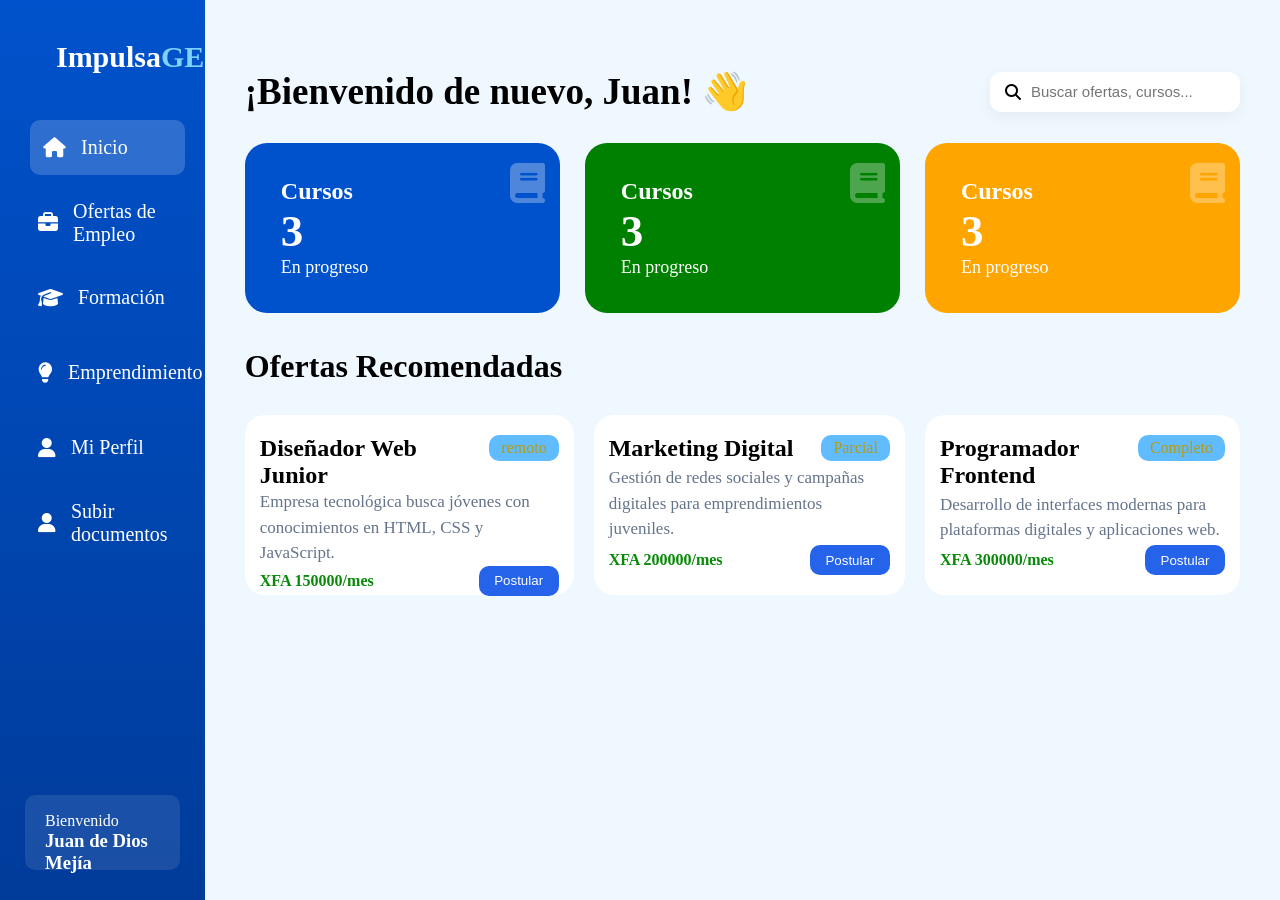
==== pages/dashboard.html @ 5b9d5c6d "subiendo mi proyecto a github" ====
<!DOCTYPE html>
<html lang="en">
<head>
    <meta charset="UTF-8">
    <meta name="viewport" content="width=device-width, initial-scale=1.0">
    <title>ImpulsaGE - Plataforma de Empleo Juvenil</title>
    <link rel="stylesheet" href="../css/dasboar.css">
    <link rel="stylesheet" href="https://cdnjs.cloudflare.com/ajax/libs/font-awesome/6.5.1/css/all.min.css">
</head>
<body>
    <div class="desplegar">AB</div>
    <aside class="sidebar">
        <div class="logo">
            Impulsa<span>GE</span>
        </div>

        <ul class="menus">

            <li class="activo">
                <a href="#" >
                    <i class="fa-solid fa-house"></i>
                    <span>Inicio</span>
                </a>
            </li>

            <li title="Ofertas de Empleo">
                <a href="./OfertasEmpleo.html">
                    <i class="fa-solid fa-briefcase"></i>
                    <span>Ofertas de Empleo</span>
                </a>
            </li>

            <li title="Formaciones">
                <a href="./formacion.html">
                    <i class="fa-solid fa-graduation-cap"></i>
                    <span>Formación</span>
                </a>
            </li>

            <li title="Emprendimiento">
                <a href="./emprendimiento.html">
                    <i class="fa-solid fa-lightbulb"></i>
                    <span>Emprendimiento</span>
                </a>
            </li>

            <li title="Mi perfil">
                <a href="./perfil.html">
                    <i class="fa-solid fa-user"></i>
                    <span>Mi Perfil</span>
                </a>
            </li>
            <li>
                <a href="./subirDocumentos.html">
                    <i class="fa-solid fa-user"></i>
                    <span>Subir documentos</span>
                </a>
            </li>

        </ul>

        <div class="usuario">
            <p>Bienvenido</p>
            <h3>Juan de Dios Mejía</h3>
        </div>

    </aside>
    <main>
        <div class="bara-superior">
            <h1>¡Bienvenido de nuevo,<span> Juan! 👋</span> </h1>
            <div class="buscador">
                <i class="fa-solid fa-magnifying-glass"></i>
                <input type="text" placeholder="Buscar ofertas, cursos...">
            </div>
        </div>
        <section class="cartas">
            <div class="carta carta-azul">
                <i class="fa-solid fa-book"></i>
                <h2>Cursos</h2>
                <div class="number">3</div>
                <p>En progreso</p>
            </div>
            <div class="carta carta-verde">
                <i class="fa-solid fa-book"></i>
                <h2>Cursos</h2>
                <div class="number">3</div>
                <p>En progreso</p>
            </div>
            <div class="carta carta-naranja">
                <i class="fa-solid fa-book"></i>
                <h2>Cursos</h2>
                <div class="number">3</div>
                <p>En progreso</p>
            </div>
        </section>

        <h1 class="titulo-ofertas">Ofertas Recomendadas</h1>
        
        <section class="empleos">
            <div class="empleo">
                <div class="titulo">
                    <h2>Diseñador Web Junior</h2>
                    <span class="tipo-trabajo">remoto</span>
                </div>
                <p>Empresa tecnológica busca jóvenes con
                   conocimientos en HTML, CSS y JavaScript.
                </p>
                <div class="postulacion">
                    <span class="remuneracion">XFA 150000/mes</span>
                    <button>Postular</button>
                </div>
            </div>

            <div class="empleo">
                <div class="titulo">
                    <h2>Marketing Digital</h2>
                    <span class="tipo-trabajo">Parcial</span>
                </div>
                <p>
                    Gestión de redes sociales y campañas 
                    digitales para emprendimientos juveniles.
                </p>
                <div class="postulacion">
                    <span class="remuneracion">XFA 200000/mes</span>
                    <button>Postular</button>
                </div>
            </div>

            <div class="empleo">
                <div class="titulo">
                    <h2>Programador Frontend</h2>
                    <span class="tipo-trabajo" >Completo</span>
                </div>
                <p>
                    Desarrollo de interfaces modernas para
                    plataformas digitales y aplicaciones web.
                </p>
                <div class="postulacion">
                    <span class="remuneracion">XFA 300000/mes</span>
                    <button>Postular</button>
                </div>
            </div>
        </section>
    </main>
</body>
</html>
---- css/dasboar.css ----
*{
    padding: 0;
    margin: 0;
    box-sizing: border-box;
}
.sidebar{
    background:linear-gradient(180deg,#0052cc,#003b99);
    width: 16%;
    height: 100vh;
    padding: 30px 25px;
    display: flex;
    flex-direction: column;
    align-items: center;
    gap: 10px;
    position: fixed;
    top: 0px;
    left: 0px;
}
.logo{
    color: white;
    font-size: 30px;
    font-weight: bold;
    width: 100%;
    height: 80px;
    padding: 10px 20%;
}
.logo span{
    color: #7dd3fc;
}
.menus{
    width: 100%;
    font-size: 20px;
    font-weight: lighter;
    display: flex;
    flex-direction: column;
    gap: 20px;
}
.menus li{
    width: 100%;
    height: 55px;
    list-style:none;
    border-radius: 10px;
}
.menus li:hover, .menus .activo{
    background:rgba(255,255,255,0.18);
    transform:translateX(5px);
}
.menus li a{
    color: white;
    width: 100%;
    height: 100%;
    padding: 13px;
    text-decoration: none;
    display: flex;
    align-items: center;
    gap: 15px;
}
.usuario{
    background-color:rgba(255,255,255,0.1);
    backdrop-filter:blur(200px);
    color: white;
    width:100%;
    height: 75px;
    text-align: left;
    padding: 17px 20px;
    margin-top:auto;
    border-radius: 10px;
}
/*Aqui estaran los estilos del contenido*/
main{
    background-color: aliceblue;
    height: 100vh;
    margin-left:16%;
    padding: 40px;
}
.bara-superior{
    width: auto;
    margin: 30px 0px;
    display: flex;
    justify-content: space-between;
    align-items:center;
}
.bara-superior h1{
    font-size: 37px;
    font-weight: bold;
}
.bara-superior .buscador{
    background-color:white;
    width: 250px;
    height: 40px;
    padding: 15px;
    border-radius:12px;
    display:flex;
    align-items:center;
    gap:10px;
    box-shadow:0 5px 15px rgba(0,0,0,0.05);
}
.buscador input{
    border:none;
    outline:none;
    font-size:15px;
}

/*Aqui estaran los estilos de las cartas de publicación*/

.cartas{
    width: 100%;
    display:flex;
    gap:25px;
    margin-bottom:35px;
}
.carta{
    color:white;
    width: 33%;
    height: 170px;
    padding:36px;
    display: flex;
    flex-direction: column;
    justify-content: center ;
    border-radius:22px;
    position:relative;
    overflow:hidden;
    transition:0.3s;
    cursor:pointer;
}
.carta:hover{
    transform:translateY(-5px);
}
.carta-azul{
    background-color:#0052cc;
}
.carta-verde{
    background-color: green;
}
.carta-naranja{
    background-color: orange;
}
.carta h2, .carta div{
    font-weight: bolder;
  }
.carta i{
    font-size: 40px;
    opacity: 30%;
    position: absolute;
    top: 20px;
    right: 15px;
}

.carta h2{
  
}
.carta div{
   font-size: 45px;
}
.carta p{
    font-size: 18px;
    font-weight: 500;
}
/*Aqui estara el titulo del encabezado de la seccion empleos*/
.titulo-ofertas{
    margin-bottom: 30px;
}

/*Aqui estaran los estilos de la sección empleos*/
.empleos{
    display: flex;
    justify-content: left;
    gap: 20px;
   
}
.empleo{
    background-color: white;
    height: 180px;
    padding: 20px 15px;
    border-radius:20px;
    display: flex;
    flex-direction: column;
    justify-content:space-between;
}
.empleo div{
    display: flex;
    justify-content: space-between;
    align-items: center;
}
.empleo .titulo {
    align-items: flex-start;
}
.titulo .tipo-trabajo{
    background-color: rgba(1, 145, 255, 0.621);
    color: rgb(182, 156, 11);
    padding: 4px 12px;
    border-radius: 10px;
}
.empleo p{
    color:#64748b;
    font-size: 17px;
    font-weight:lighter;
    line-height:1.5;
   
}
.postulacion .remuneracion{
   color: rgb(8, 138, 8);
   font-weight: bold;
}
.postulacion button{
    background:#2563eb;
    color:white;
    width: 80px;
    height: 30px;
    border-radius: 10px;
    border: none;
}


.desplegar{
    background-color:gray;
    color:white;
    margin:7px;
    border-radius:5px;
    cursor: default;
    display:none;
    position:fixed;
    z-index:22 ;
}
.desplegar:hover{
    background-color:white;
    color:gray;
}
.desplegar:active{
    background-color:gray;
    color:white;
}






















@media screen and (max-width:1100px){
    .sidebar{
        width:80px;
        padding: 30px 10px;

    }

    .logo{
        font-size:22px;
    }
    .menus li{
        width: 90%;
        display: flex;
        justify-content: center;
        align-items: center;
    }

    .logo,
    .menus a span,
    .usuario{
        display:none;

    }

    main{
        margin-left:80px;
    }

    .menus a{
        justify-content:center;
    }


    .cartas{
        flex-wrap: wrap;
    }
    .carta{
        width: 48%;
        
}


.empleo div.titulo {
    flex-direction: column;
    align-items: center;
}
.empleo div.titulo span{
   width: 100%;
}
.empleo p{
    display: none;
}

.desplegar{
    display:flex;
}
}



@media(max-width:820px){
    /*
    .desplegar{
        background-color: red;
        width:40px;
        height: 40px;
        position: relative;
        top: 100px;
        left: 10px;
      z-index: 3;
    }
      .sidebar{
        z-index: 1;
        left:-500px ;
    }
    main{
        margin: 0px;
        z-index: 222;
    }
    */
    .sidebar{
        display: none;
    }
    main{
       
        width: 100%;
        padding: 10px;
        margin-left: 0px;
    }
    .empleo p{
    display: none;
   
    }
  

    .bara-superior{
        flex-direction:column;
        gap:15px;
        align-items:flex-start;
    }

    .bara-superior h1{
        font-size:28px;
    }
    
    .cartas{
        flex-direction: column;
    }
    .carta{
        width: 100%;
    }
}
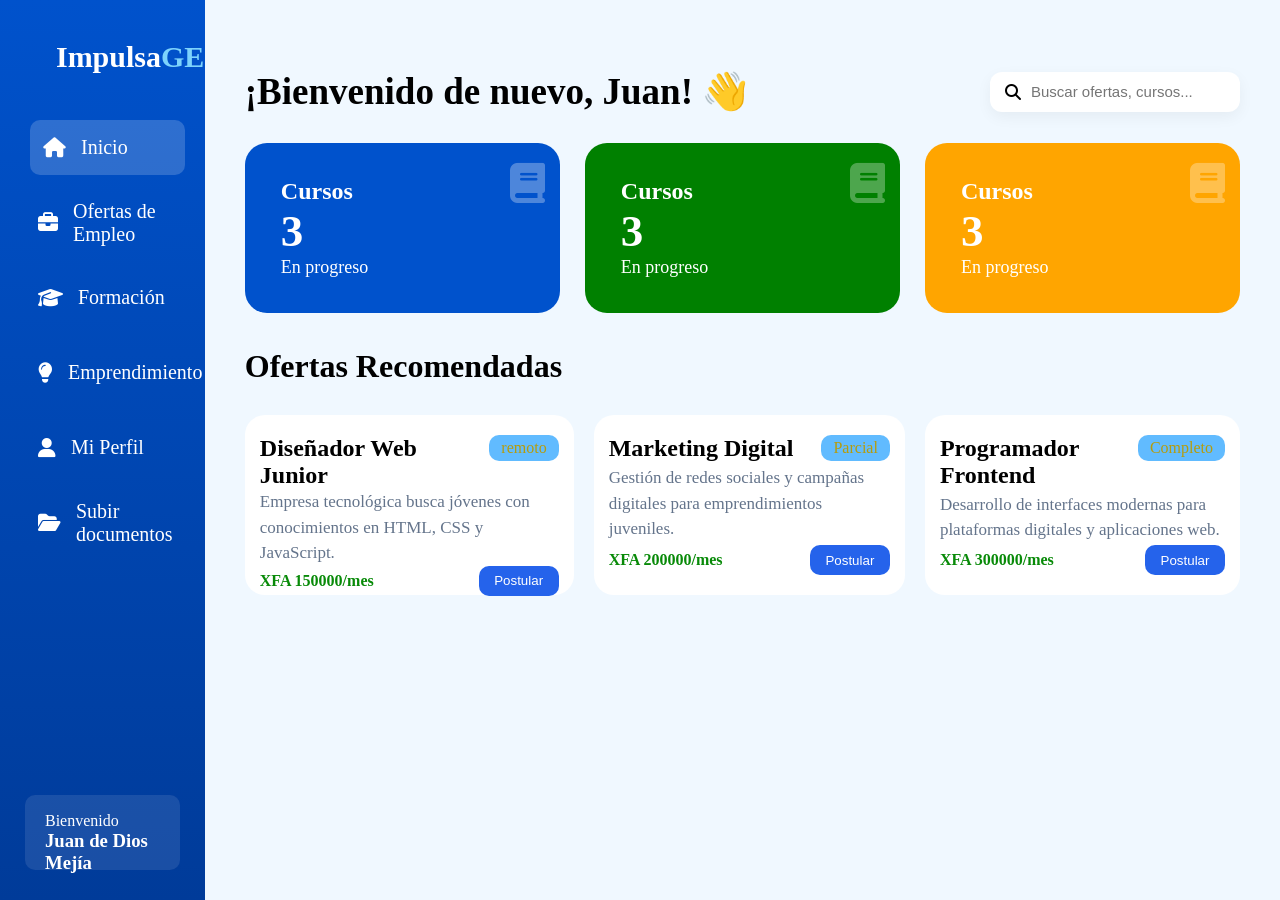
==== commit 237415d0: "mejorando los iconos de la subida de documentos" ====
--- a/pages/dashboard.html
+++ b/pages/dashboard.html
@@ -52,8 +52,8 @@
             </li>
             <li>
                 <a href="./subirDocumentos.html">
-                    <i class="fa-solid fa-user"></i>
-                    <span>Subir documentos</span>
+                <i class="fa-solid fa-folder-open"></i>
+                <span>Subir documentos</span>
                 </a>
             </li>
 
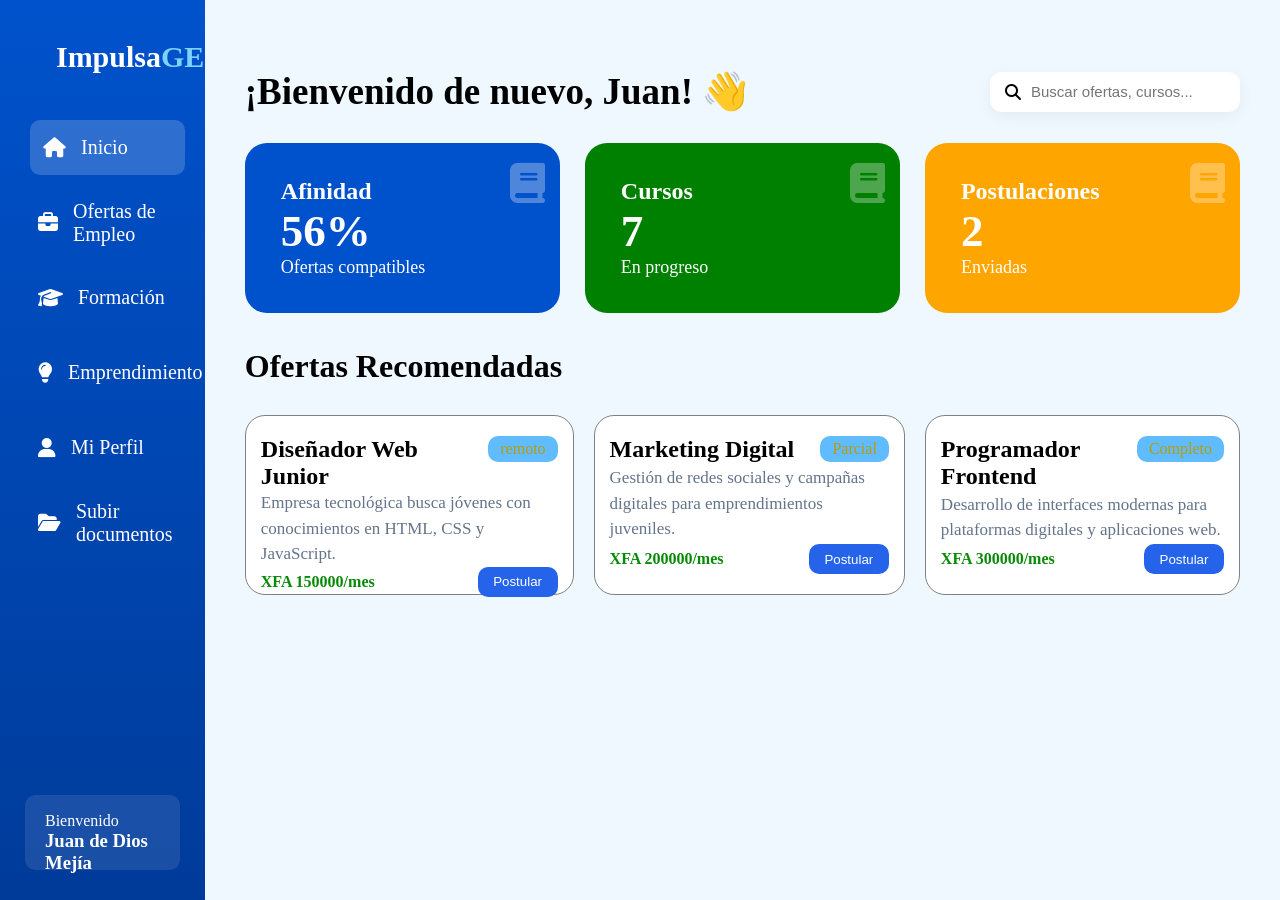
==== commit ad85cfc5: "mejorando el responsives del dashboard" ====
--- a/pages/dashboard.html
+++ b/pages/dashboard.html
@@ -4,7 +4,7 @@
     <meta charset="UTF-8">
     <meta name="viewport" content="width=device-width, initial-scale=1.0">
     <title>ImpulsaGE - Plataforma de Empleo Juvenil</title>
-    <link rel="stylesheet" href="../css/dasboar.css">
+    <link rel="stylesheet" href="../css/dashboard.css">
     <link rel="stylesheet" href="https://cdnjs.cloudflare.com/ajax/libs/font-awesome/6.5.1/css/all.min.css">
 </head>
 <body>
@@ -65,6 +65,7 @@
         </div>
 
     </aside>
+
     <main>
         <div class="bara-superior">
             <h1>¡Bienvenido de nuevo,<span> Juan! 👋</span> </h1>
@@ -73,24 +74,25 @@
                 <input type="text" placeholder="Buscar ofertas, cursos...">
             </div>
         </div>
+
         <section class="cartas">
             <div class="carta carta-azul">
                 <i class="fa-solid fa-book"></i>
-                <h2>Cursos</h2>
-                <div class="number">3</div>
-                <p>En progreso</p>
+                <h2>Afinidad</h2>
+                <div class="number">56%</div>
+                <p>Ofertas compatibles</p>
             </div>
             <div class="carta carta-verde">
                 <i class="fa-solid fa-book"></i>
                 <h2>Cursos</h2>
-                <div class="number">3</div>
+                <div class="number">7</div>
                 <p>En progreso</p>
             </div>
             <div class="carta carta-naranja">
                 <i class="fa-solid fa-book"></i>
-                <h2>Cursos</h2>
-                <div class="number">3</div>
-                <p>En progreso</p>
+                <h2>Postulaciones</h2>
+                <div class="number">2</div>
+                <p>Enviadas</p>
             </div>
         </section>
 
--- a/css/dashboard.css
+++ b/css/dashboard.css
@@ -0,0 +1,399 @@
+:root{
+    --color-primario:white;
+    --color-secundario:aliceblue;
+    --color-principal:rgb(3, 73, 252);
+    --color-verde-principal: rgb(7, 224, 170);
+    --verde:rgb(6, 86, 66);
+    --certro:center;
+}
+
+*{
+    padding: 0;
+    margin: 0;
+    box-sizing: border-box;
+}
+.sidebar{
+    background:linear-gradient(180deg,#0052cc,#003b99);
+    width: 16%;
+    height: 100vh;
+    padding: 30px 25px;
+    display: flex;
+    flex-direction: column;
+    align-items: center;
+    gap: 10px;
+    position: fixed;
+    top: 0px;
+    left: 0px;
+}
+.logo{
+    color: white;
+    font-size: 30px;
+    font-weight: bold;
+    width: 100%;
+    height: 80px;
+    padding: 10px 20%;
+}
+.logo span{
+    color: #7dd3fc;
+}
+.menus{
+    width: 100%;
+    font-size: 20px;
+    font-weight: lighter;
+    display: flex;
+    flex-direction: column;
+    gap: 20px;
+}
+.menus li{
+    width: 100%;
+    height: 55px;
+    list-style:none;
+    border-radius: 10px;
+}
+.menus li:hover, .menus .activo{
+    background:rgba(255,255,255,0.18);
+    transform:translateX(5px);
+}
+.menus li a{
+    color: white;
+    width: 100%;
+    height: 100%;
+    padding: 13px;
+    text-decoration: none;
+    display: flex;
+    align-items: center;
+    gap: 15px;
+}
+.usuario{
+    background-color:rgba(255,255,255,0.1);
+    backdrop-filter:blur(200px);
+    color: white;
+    width:100%;
+    height: 75px;
+    text-align: left;
+    padding: 17px 20px;
+    margin-top:auto;
+    border-radius: 10px;
+}
+
+/*Aqui estaran los estilos del main*/
+
+main{
+    background-color: aliceblue;
+    height: 100vh;
+    margin-left:16%;
+    padding: 40px;
+}
+.bara-superior{
+    width: auto;
+    margin: 30px 0px;
+    display: flex;
+    justify-content: space-between;
+    align-items:center;
+}
+.bara-superior h1{
+    font-size: 37px;
+    font-weight: bold;
+}
+.bara-superior .buscador{
+    background-color:white;
+    width: 250px;
+    height: 40px;
+    padding: 15px;
+    border-radius:12px;
+    display:flex;
+    align-items:center;
+    gap:10px;
+    box-shadow:0 5px 15px rgba(0,0,0,0.05);
+}
+.buscador input{
+    border:none;
+    outline:none;
+    font-size:15px;
+}
+
+/*Aqui estaran los estilos de las cartas de publicación*/
+
+.cartas{
+    width: 100%;
+    display:flex;
+    gap:25px;
+    margin-bottom:35px;
+}
+.carta{
+    color:white;
+    width: 33%;
+    height: 170px;
+    padding:36px;
+    display: flex;
+    flex-direction: column;
+    justify-content: center ;
+    border-radius:22px;
+    position:relative;
+    overflow:hidden;
+    transition:0.3s;
+    cursor:pointer;
+}
+.carta:hover{
+    transform:translateY(-5px);
+    transition: 0.4s;
+}
+.carta-azul{
+    background-color:#0052cc;
+}
+.carta-verde{
+    background-color: green;
+}
+.carta-naranja{
+    background-color: orange;
+}
+.carta h2, .carta div{
+    font-weight: bold;
+  }
+.carta i{
+    font-size: 40px;
+    opacity: 30%;
+    position: absolute;
+    top: 20px;
+    right: 15px;
+}
+.carta h2{
+  
+}
+.carta div{
+   font-size: 45px;
+}
+.carta p{
+    font-size: 18px;
+    font-weight: 500;
+}
+/*Aqui estaran el titulo del encabezado de la seccion empleos*/
+
+.titulo-ofertas{
+    margin-bottom: 30px;
+}
+
+/*Aqui estaran los estilos de la sección empleos*/
+
+.empleos{
+    display: flex;
+    justify-content: left;
+    gap: 20px;
+}
+.empleo{
+    background-color: white;
+    height: 180px;
+    padding: 20px 15px;
+    border-radius:20px;
+    border:1px solid gray;
+    display: flex;
+    flex-direction: column;
+    justify-content:space-between;
+}
+.empleo div{
+    display: flex;
+    justify-content: space-between;
+    align-items: center;
+}
+.empleo .titulo {
+    align-items: flex-start;
+}
+.titulo .tipo-trabajo{
+    background-color: rgba(1, 145, 255, 0.621);
+    color: rgb(182, 156, 11);
+    padding: 4px 12px;
+    border-radius: 10px;
+}
+.empleo p{
+    color:#64748b;
+    font-size: 17px;
+    font-weight:lighter;
+    line-height:1.5;
+}
+.postulacion .remuneracion{
+   color: rgb(8, 138, 8);
+   font-weight: bold;
+}
+.postulacion button{
+    background:#2563eb;
+    color:white;
+    width: 80px;
+    height: 30px;
+    border-radius: 10px;
+    border: none;
+}
+
+
+.desplegar{
+    background-color:gray;
+    color:white;
+    margin:7px;
+    border-radius:5px;
+    cursor: default;
+    display:none;
+    position:fixed;
+    z-index:22 ;
+}
+.desplegar:hover{
+    background-color:white;
+    color:gray;
+}
+.desplegar:active{
+    background-color:gray;
+    color:white;
+}
+
+
+
+
+
+
+
+
+
+
+
+
+
+
+
+
+
+
+
+
+
+
+@media screen and (max-width:1100px){
+    .sidebar{
+        width:80px;
+        padding: 30px 10px;
+
+    }
+
+    .logo{
+        font-size:22px;
+    }
+    .menus li{
+        width: 90%;
+        display: flex;
+        justify-content: center;
+        align-items: center;
+    }
+
+    .logo,
+    .menus a span,
+    .usuario{
+        display:none;
+
+    }
+
+    main{
+        margin-left:80px;
+    }
+
+    .menus a{
+        justify-content:center;
+    }
+
+
+    .cartas{
+        flex-wrap: wrap;
+    }
+    .carta{
+        width: 48%;
+        
+}
+
+
+.empleo div.titulo {
+    flex-direction: column;
+    align-items: center;
+}
+.empleo div.titulo span{
+   width: 100%;
+}
+.empleo p{
+    display: none;
+}
+
+.desplegar{
+    display:flex;
+}
+}
+
+
+
+@media(max-width:820px){
+    /*
+    .desplegar{
+        background-color: red;
+        width:40px;
+        height: 40px;
+        position: relative;
+        top: 100px;
+        left: 10px;
+      z-index: 3;
+    }
+      .sidebar{
+        z-index: 1;
+        left:-500px ;
+    }
+    main{
+        margin: 0px;
+        z-index: 222;
+    }
+    */
+    .sidebar{
+        display: none;
+    }
+    main{
+        width: 100%;
+        padding: 10px;
+        margin-left: 0px;
+    }
+    .empleo p{
+    display: none;
+   
+    }
+  
+
+    .bara-superior{
+        flex-direction:column;
+        gap:15px;
+        align-items:flex-start;
+    }
+
+    .bara-superior h1{
+        font-size:28px;
+    }
+    
+    .cartas{
+        flex-direction: column;
+    }
+    .carta{
+        width: 100%;
+    }
+    .empleo div.titulo {
+        flex-direction: row;
+        align-items: center;
+    }
+    .empleo div.titulo span{
+        width: auto;
+    }
+    .empleos{
+        display: flex;
+        justify-content: left;
+        gap: 20px;
+        flex-wrap: wrap;
+    }
+    .empleo{
+        flex-grow: 1;
+    }
+  .empleo p{
+        display: block;
+    }
+  
+
+
+}
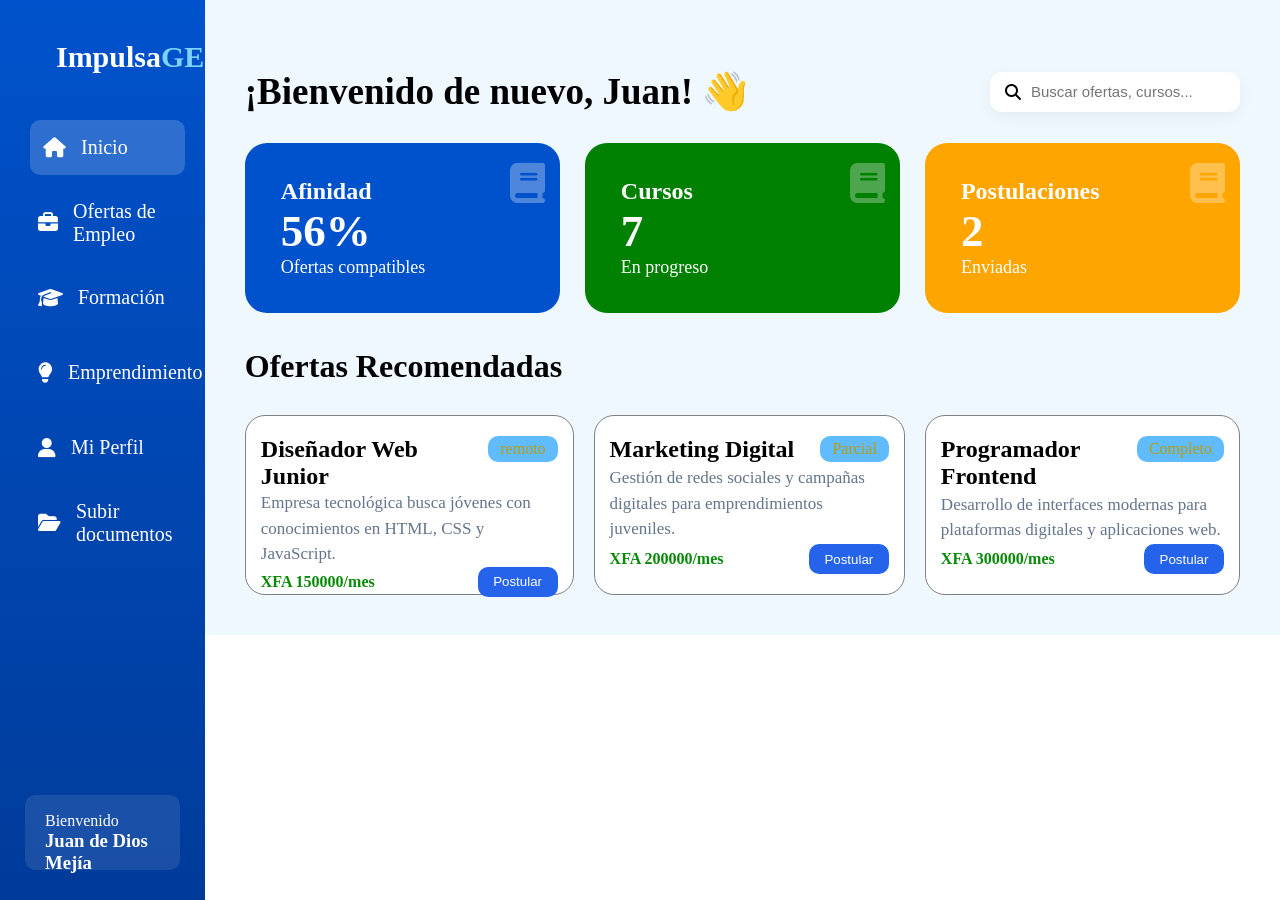
==== commit a9362e48: "añadiendo el menu desplagable al dashboard" ====
--- a/pages/dashboard.html
+++ b/pages/dashboard.html
@@ -8,8 +8,8 @@
     <link rel="stylesheet" href="https://cdnjs.cloudflare.com/ajax/libs/font-awesome/6.5.1/css/all.min.css">
 </head>
 <body>
-    <div class="desplegar">AB</div>
-    <aside class="sidebar">
+    <div class="desplegar" id="btn_desplegar">AB</div> 
+    <aside class="sidebar" id="sidebar">
         <div class="logo">
             Impulsa<span>GE</span>
         </div>
@@ -145,6 +145,7 @@
         </section>
     </main>
 </body>
+<script src="../js/dashboard.js"></script>
 </html>
 
 
--- a/css/dashboard.css
+++ b/css/dashboard.css
@@ -14,9 +14,10 @@
 }
 .sidebar{
     background:linear-gradient(180deg,#0052cc,#003b99);
-    width: 16%;
+    width: 16%; 
     height: 100vh;
     padding: 30px 25px;
+    transition: transform 0.5s ease-in-out;
     display: flex;
     flex-direction: column;
     align-items: center;
@@ -80,7 +81,6 @@
 
 main{
     background-color: aliceblue;
-    height: 100vh;
     margin-left:16%;
     padding: 40px;
 }
@@ -230,9 +230,11 @@
     margin:7px;
     border-radius:5px;
     cursor: default;
-    display:none;
-    position:fixed;
-    z-index:22 ;
+    display: none;
+    position: fixed;
+    top: 0px;
+    left: 0px;
+    z-index: 22;
 }
 .desplegar:hover{
     background-color:white;
@@ -268,7 +270,6 @@
     .sidebar{
         width:80px;
         padding: 30px 10px;
-
     }
 
     .logo{
@@ -323,40 +324,27 @@
 }
 
 
-
-@media(max-width:820px){
-    /*
-    .desplegar{
-        background-color: red;
-        width:40px;
-        height: 40px;
-        position: relative;
-        top: 100px;
-        left: 10px;
-      z-index: 3;
-    }
-      .sidebar{
-        z-index: 1;
-        left:-500px ;
-    }
-    main{
-        margin: 0px;
-        z-index: 222;
-    }
-    */
+@media screen and (max-width:820px){
     .sidebar{
-        display: none;
+        width: 50%; 
+        padding: 30px 0px;
+        transform: translateX(-100%);
+        z-index: 20;
+    }
+    .menus a span{
+        display: flex;
+        justify-content: left;
     }
     main{
         width: 100%;
-        padding: 10px;
+        height: auto;
         margin-left: 0px;
+        padding: 15px;
     }
     .empleo p{
     display: none;
    
     }
-  
 
     .bara-superior{
         flex-direction:column;
@@ -393,7 +381,12 @@
   .empleo p{
         display: block;
     }
-  
-
-
-}
+
+
+
+    /* Sidebar con clase activo */
+
+    .sidebar.activo{
+       transform: translateX(0px);
+    }
+}
